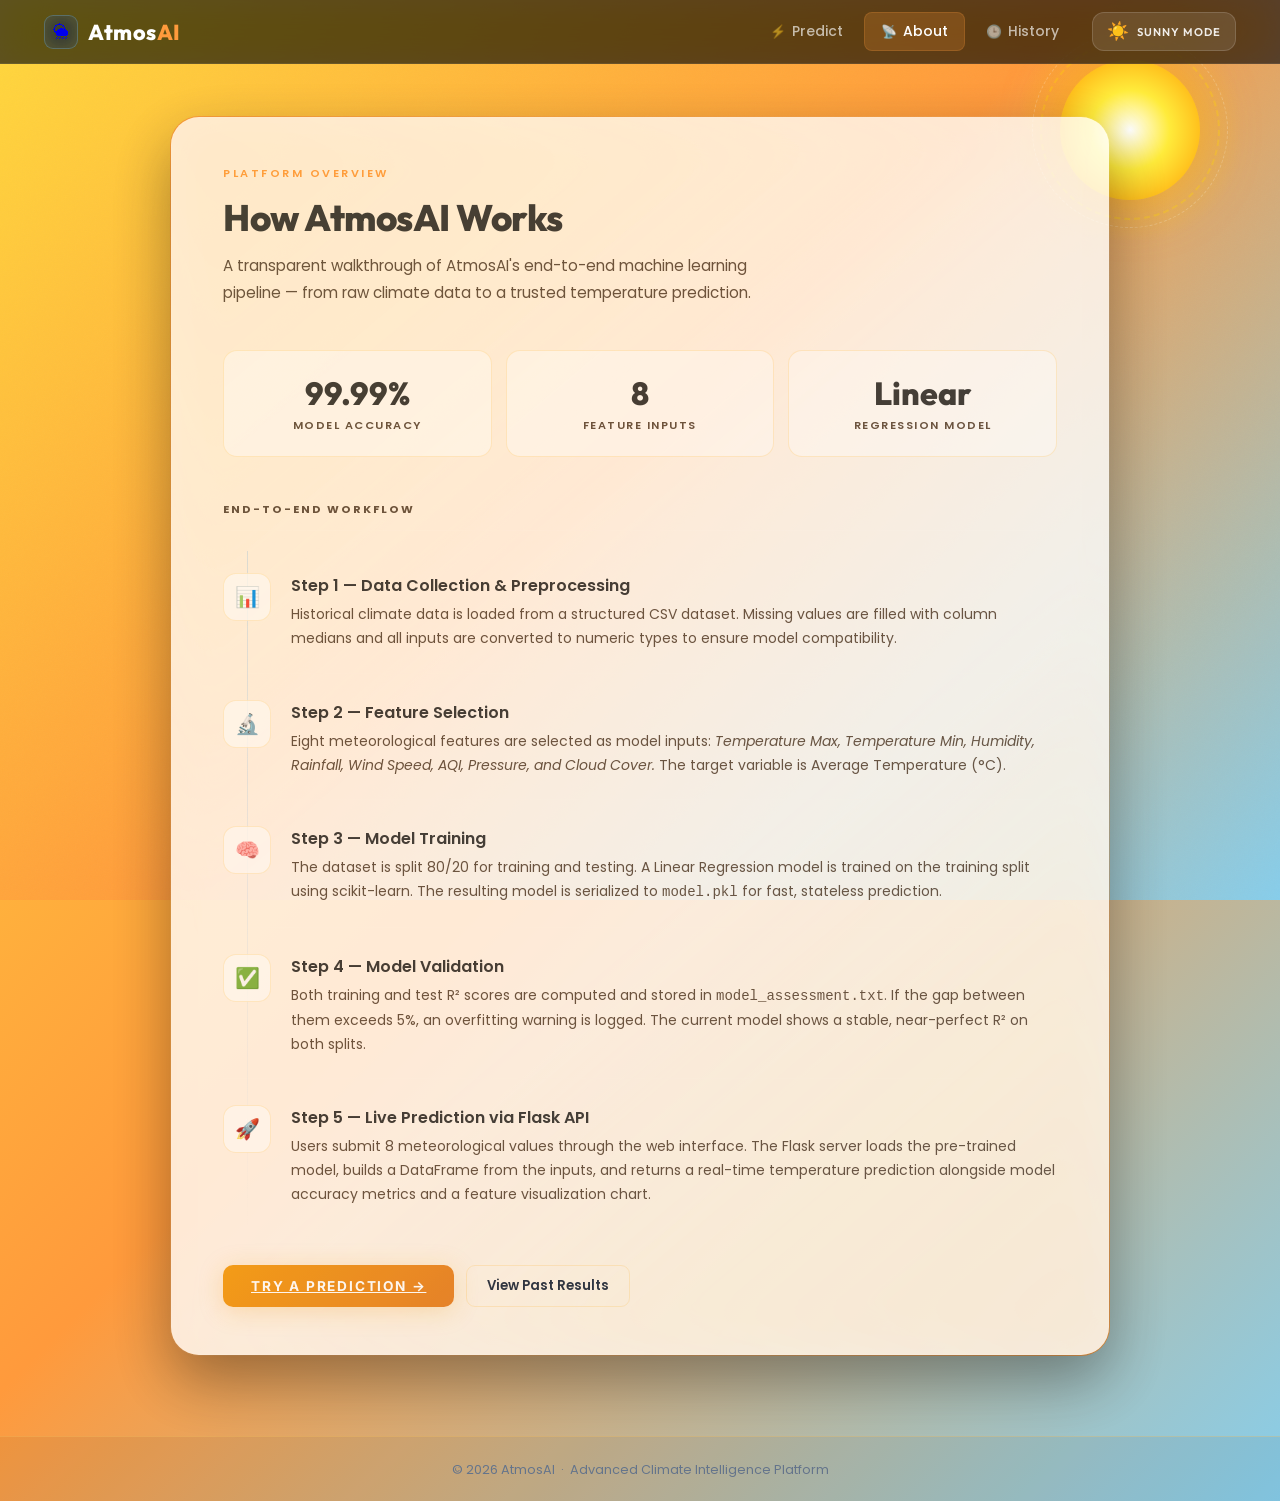
==== frontend/about.html @ 5ca3b45c "Feat: Complete Winter Mode Polish Pass - Advanced Snowfall, Fog, and UI Consistency" ====
<!DOCTYPE html>
<html lang="en">
<head>
    <meta charset="UTF-8">
    <meta name="viewport" content="width=device-width, initial-scale=1.0">
    <title>AtmosAI — About</title>
    <link rel="stylesheet" href="static/css/style.css">
</head>
<body>

    <!-- Page Loader -->
    <div id="page-loader">
        <div class="loader-ring"></div>
        <p class="loader-text">AtmosAI</p>
    </div>

    <div class="atmos-bg"></div>

    <!-- Mode 1: Sunny Layer -->
    <div class="sunny-elements">
        <div class="sun-scene">
            <div class="sun-glow"></div>
            <div class="sun-core"></div>
            <div class="sun-rays"></div>
        </div>
        <div class="bird-scene"></div>
    </div>

    <!-- Mode 2: Rainy Layer -->
    <div class="rainy-elements">
        <div class="cloud-scene">
            <div class="cloud cloud-a cl-1"></div>
            <div class="cloud cloud-b cl-2"></div>
            <div class="cloud cloud-a cl-3"></div>
            <div class="cloud cloud-c cl-4"></div>
            <div class="cloud cloud-b cl-5"></div>
            <div class="cloud cloud-a cl-6"></div>
            <div class="cloud cloud-c cl-7"></div>
            <div class="cloud cloud-b cl-8"></div>
        </div>
        <div class="rain-scene"></div>
        <div class="lightning-overlay"></div>
        <svg class="lightning-bolt" viewBox="0 0 100 100" preserveAspectRatio="none">
            <polyline points="50,0 45,30 55,30 42,70 52,70 38,100"
                      stroke="rgba(200,230,255,0.9)" stroke-width="0.8"
                      fill="none" stroke-linecap="round" stroke-linejoin="round"/>
        </svg>
    </div>

    <!-- Mode 3: Winter Layer -->
    <div class="winter-elements">
        <div class="snow-scene"></div>
        <div class="aurora-borealis"></div>
        <!-- Advanced Background FX -->
        <div class="shooting-stars"></div>
        <div class="frost-vignette"></div>
        
        <!-- Drifting Mist Layers -->
        <div class="winter-mist mist-1"></div>
        <div class="winter-mist mist-2"></div>
        <div class="winter-mist mist-3"></div>
        <!-- Ground Frost -->
        <div class="ground-frost"></div>
        <!-- Ice Shimmer Particles (CSS-only) -->
        <div class="ice-particles">
            <span class="ice-dot" style="--ix:10%;--iy:70%;--id:0s;--is:1.2"></span>
            <span class="ice-dot" style="--ix:25%;--iy:55%;--id:0.8s;--is:0.9"></span>
            <span class="ice-dot" style="--ix:40%;--iy:80%;--id:1.4s;--is:1.5"></span>
            <span class="ice-dot" style="--ix:60%;--iy:65%;--id:0.3s;--is:0.7"></span>
            <span class="ice-dot" style="--ix:75%;--iy:75%;--id:1.1s;--is:1.3"></span>
            <span class="ice-dot" style="--ix:88%;--iy:60%;--id:0.6s;--is:1.0"></span>
            <span class="ice-dot" style="--ix:50%;--iy:45%;--id:1.8s;--is:0.8"></span>
            <span class="ice-dot" style="--ix:15%;--iy:40%;--id:2.2s;--is:1.1"></span>
        </div>
    </div>
    <div class="grain"></div>

    <!-- Navigation -->
    <nav>
        <a href="/" class="nav-logo">
            <div class="logo-icon">🌦</div>
            <span class="logo-text">Atmos<span>AI</span></span>
        </a>
        <div class="nav-links">
            <a href="/" class="nav-link">
                <span class="nav-icon">⚡</span> Predict
            </a>
            <a href="/about" class="nav-link active">
                <span class="nav-icon">📡</span> About
            </a>
            <a href="/history" class="nav-link">
                <span class="nav-icon">🕒</span> History
            </a>
            <!-- Theme Toggle -->
            <button class="theme-toggle-btn" id="theme-toggle" title="Switch Mode">
                <span class="toggle-icon">🌙</span>
                <span class="mode-name">Rainy</span>
            </button>
        </div>
    </nav>

    <!-- Content -->
    <div class="page-wrapper">
        <div class="glow-border-wrap">
            <div class="glass-card">

                <!-- Header -->
                <div class="page-header">
                    <span class="overline">Platform Overview</span>
                    <h1>How AtmosAI Works</h1>
                    <p>A transparent walkthrough of AtmosAI's end-to-end machine learning pipeline — from raw climate data to a trusted temperature prediction.</p>
                </div>

                <!-- Stats -->
                <div class="stats-row">
                    <div class="stat-card">
                        <span class="stat-num">99.99%</span>
                        <span class="stat-label">Model Accuracy</span>
                    </div>
                    <div class="stat-card">
                        <span class="stat-num">8</span>
                        <span class="stat-label">Feature Inputs</span>
                    </div>
                    <div class="stat-card">
                        <span class="stat-num">Linear</span>
                        <span class="stat-label">Regression Model</span>
                    </div>
                </div>

                <!-- Workflow -->
                <div style="margin-top: 44px;">
                    <p class="section-title">End-to-End Workflow</p>
                    <div class="workflow-steps">

                        <div class="workflow-step">
                            <div class="step-num">📊</div>
                            <div class="step-body">
                                <h3>Step 1 — Data Collection & Preprocessing</h3>
                                <p>Historical climate data is loaded from a structured CSV dataset. Missing values are filled with column medians and all inputs are converted to numeric types to ensure model compatibility.</p>
                            </div>
                        </div>

                        <div class="workflow-step">
                            <div class="step-num">🔬</div>
                            <div class="step-body">
                                <h3>Step 2 — Feature Selection</h3>
                                <p>Eight meteorological features are selected as model inputs: <em>Temperature Max, Temperature Min, Humidity, Rainfall, Wind Speed, AQI, Pressure, and Cloud Cover.</em> The target variable is Average Temperature (°C).</p>
                            </div>
                        </div>

                        <div class="workflow-step">
                            <div class="step-num">🧠</div>
                            <div class="step-body">
                                <h3>Step 3 — Model Training</h3>
                                <p>The dataset is split 80/20 for training and testing. A Linear Regression model is trained on the training split using scikit-learn. The resulting model is serialized to <code>model.pkl</code> for fast, stateless prediction.</p>
                            </div>
                        </div>

                        <div class="workflow-step">
                            <div class="step-num">✅</div>
                            <div class="step-body">
                                <h3>Step 4 — Model Validation</h3>
                                <p>Both training and test R² scores are computed and stored in <code>model_assessment.txt</code>. If the gap between them exceeds 5%, an overfitting warning is logged. The current model shows a stable, near-perfect R² on both splits.</p>
                            </div>
                        </div>

                        <div class="workflow-step">
                            <div class="step-num">🚀</div>
                            <div class="step-body">
                                <h3>Step 5 — Live Prediction via Flask API</h3>
                                <p>Users submit 8 meteorological values through the web interface. The Flask server loads the pre-trained model, builds a DataFrame from the inputs, and returns a real-time temperature prediction alongside model accuracy metrics and a feature visualization chart.</p>
                            </div>
                        </div>

                    </div>
                </div>

                <!-- CTA -->
                <div style="margin-top: 36px; display: flex; gap: 12px; flex-wrap: wrap;">
                    <a href="index.html" class="btn-primary" style="width: auto; padding: 13px 28px; margin-top: 0; border-radius: 10px; font-size: 0.85rem;">
                        Try a Prediction →
                    </a>
                    <a href="history.html" class="btn-outline">View Past Results</a>
                </div>

            </div>
        </div>
    </div>

    <footer>
        &copy; 2026 AtmosAI &nbsp;·&nbsp; Advanced Climate Intelligence Platform
    </footer>

    <script src="static/js/script.js"></script>
</body>
</html>
---- frontend/static/css/style.css ----
/* ============================================
   AtmosAI — Premium Dark Glassmorphism UI
   Inspired by: Natural Dark Weather Dashboard
   ============================================ */

@import url('https://fonts.googleapis.com/css2?family=Inter:wght@200;300;400;500;600;700;800&family=Poppins:wght@300;400;500;600;700;800&family=Outfit:wght@300;400;600;700;800;900&display=swap');

:root {
    --transition: all 0.4s cubic-bezier(0.16, 1, 0.3, 1);
    --ease-out: cubic-bezier(0.16, 1, 0.3, 1);
    
    /* Defaults: Rainy */
    --mode-bg: linear-gradient(135deg, #2C3E50 0%, #000 100%);
    --accent: #60a5fa;
    --accent-dim: rgba(96, 165, 250, 0.15);
    --glass-bg: rgba(15, 23, 42, 0.7);
    --glass-light: rgba(255, 255, 255, 0.03);
    --glass-mid: rgba(255, 255, 255, 0.06);
    --glass-hover: rgba(255, 255, 255, 0.1);
    --glass-border: rgba(255, 255, 255, 0.1);
    --text-main: #f1f5f9;
    --text-muted: #94a3b8;
    --input-bg: rgba(255, 255, 255, 0.05);
    --input-text: #fff;
    --soft-white: #f8fafc;
    --muted: #94a3b8;
    --muted-hi: #e2e8f0;
}

body.sunny-mode {
    --mode-bg: linear-gradient(135deg, #FFD93D 0%, #FF9A3C 50%, #87CEEB 100%);
    --accent: #FF9A3C;
    --accent-dim: rgba(255, 154, 60, 0.2);
    --glass-bg: rgba(255, 255, 255, 0.85);
    --glass-light: rgba(255, 255, 255, 0.6);
    --glass-mid: rgba(255, 255, 255, 0.75);
    --glass-hover: rgba(255, 255, 255, 0.9);
    --glass-border: rgba(255, 200, 100, 0.3);
    --text-main: #333333;
    --text-muted: #64748b;
    --input-bg: #fff;
    --input-text: #333333;
    --soft-white: #333333;
    --muted: #5e4b3c;
    --muted-hi: #1e293b;
}

body.rainy-mode {
    --mode-bg: linear-gradient(135deg, #1a1a2e 0%, #2C3E50 50%, #34495E 100%);
    --accent: #5DADE2;
    --accent-dim: rgba(93, 173, 226, 0.2);
    --glass-bg: rgba(30, 40, 60, 0.85);
    --glass-light: rgba(30, 40, 60, 0.5);
    --glass-mid: rgba(30, 40, 60, 0.65);
    --glass-hover: rgba(40, 50, 70, 0.8);
    --glass-border: rgba(100, 150, 200, 0.3);
    --text-main: #FFFFFF;
    --text-muted: #CCCCCC;
    --input-bg: rgba(40, 50, 70, 0.9);
    --input-text: #FFFFFF;
    --soft-white: #FFFFFF;
    --muted: #CCCCCC;
    --muted-hi: #f8fafc;
}

body.winter-mode {
    --mode-bg: linear-gradient(180deg, #d8e5ef 0%, #b8d0e3 40%, #87adc9 70%, #5280a5 100%);
    --accent: #2c5985;
    --accent-dim: rgba(44, 89, 133, 0.2);
    --glass-bg: rgba(255, 255, 255, 0.25);
    --glass-light: rgba(255, 255, 255, 0.5);
    --glass-mid: rgba(255, 255, 255, 0.7);
    --glass-hover: rgba(255, 255, 255, 0.15);
    --glass-border: rgba(255, 255, 255, 0.15);
    --text-main: #1e293b;
    --text-muted: #475569;
    --input-bg: rgba(255, 255, 255, 0.6);
    --input-text: #0f172a;
    --soft-white: #1e293b;
    --muted: #475569;
    --muted-hi: #0f172a;
}

body.winter-mode::before {
    content: '';
    position: fixed; inset: 0;
    pointer-events: none; z-index: -6;
    background-image: url("data:image/svg+xml,%3Csvg viewBox='0 0 200 200' xmlns='http://www.w3.org/2000/svg'%3E%3Cfilter id='noiseFilter'%3E%3CfeTurbulence type='fractalNoise' baseFrequency='0.85' numOctaves='3' stitchTiles='stitch'/%3E%3C/filter%3E%3Crect width='100%25' height='100%25' filter='url(%23noiseFilter)' opacity='0.05'/%3E%3C/svg%3E");
    opacity: 0.05; mix-blend-mode: color-dodge;
}

/* =======================================
   ANIMATION ISOLATION ENGINE
======================================= */
.sunny-elements, .rainy-elements, .winter-elements { 
    display: none !important; 
    position: fixed;
    inset: 0;
    pointer-events: none;
    z-index: -1;
}

body.sunny-mode .sunny-elements { display: block !important; }
body.rainy-mode .rainy-elements { display: block !important; }
body.winter-mode .winter-elements { display: block !important; }
body.winter-mode .winter-elements::after {
    content: '';
    position: fixed; bottom: 0; left: 0; width: 100%; height: 120px;
    background: linear-gradient(to top, rgba(255, 255, 255, 0.4), transparent);
    z-index: -2; opacity: 1;
    pointer-events: none;
    mask-image: radial-gradient(ellipse at bottom, black 40%, transparent 80%);
}

.atmos-bg { position: fixed; inset: 0; background: var(--mode-bg); transition: background 1.5s var(--ease-out); z-index: -10; }

/* =======================================
   ANIMATION: SUNNY (SUN & BIRDS)
======================================= */
.sun-scene {
    position: absolute;
    top: 60px; right: 80px;
    width: 140px; height: 140px;
    z-index: -3;
}
.sun-glow {
    position: absolute; inset: -40px;
    background: radial-gradient(circle, rgba(255, 215, 0, 0.5) 0%, transparent 75%);
    animation: sun-pulse 4s ease-in-out infinite alternate;
}
.sun-core {
    position: relative;
    width: 100%; height: 100%;
    background: radial-gradient(circle, #fff 0%, #ffeb3b 40%, #ff9800 100%);
    border-radius: 50%;
    box-shadow: 0 0 60px rgba(255, 152, 0, 0.4);
}
.sun-rays {
    position: absolute; inset: -20px;
    border: 2px dashed rgba(255, 215, 0, 0.3);
    border-radius: 50%;
    animation: sun-rotate 20s linear infinite;
}
.sun-rays::after {
    content: '';
    position: absolute; inset: -10px;
    border: 1px dashed rgba(255, 255, 255, 0.2);
    border-radius: 50%;
    animation: sun-rotate 30s linear infinite reverse;
}

@keyframes sun-pulse { from { opacity: 0.3; transform: scale(0.95); } to { opacity: 0.7; transform: scale(1.05); } }
@keyframes sun-rotate { from { transform: rotate(0deg); } to { transform: rotate(360deg); } }

/* Advanced SVG Birds */
.bird-container {
    position: absolute;
    top: var(--bird-top);
    left: -10vw;
    animation: fly-across var(--fly-dur) linear infinite;
    animation-delay: var(--del);
    transform: scale(var(--s));
    will-change: transform;
}
.bird-svg {
    width: 60px; height: 35px;
    fill: rgba(30, 41, 59, 0.85);
    filter: drop-shadow(0 4px 6px rgba(0,0,0,0.15));
}
.wing {
    transform-origin: center;
    animation: wing-flap var(--flap-dur) ease-in-out infinite alternate;
}
.body-bob {
    animation: body-bob 0.8s ease-in-out infinite alternate;
}

@keyframes wing-flap {
    from { transform: rotateX(0deg) translateY(0); }
    to { transform: rotateX(70deg) translateY(-2px); }
}
@keyframes body-bob {
    from { transform: translateY(0); }
    to { transform: translateY(-3px); }
}

/* Wavy Flight Path */
@keyframes fly-across {
    0% { transform: translateX(-10vw) translateY(0) scale(var(--s)); }
    25% { transform: translateX(20vw) translateY(-50px) rotate(-5deg) scale(var(--s)); }
    50% { transform: translateX(50vw) translateY(20px) rotate(5deg) scale(var(--s)); }
    75% { transform: translateX(80vw) translateY(-40px) rotate(-3deg) scale(var(--s)); }
    100% { transform: translateX(115vw) translateY(0) scale(var(--s)); }
}

/* =======================================
   ANIMATION: RAINY (CLOUDS & RAIN)
======================================= */
.cloud-layer {
    position: absolute; inset: 0;
    overflow: hidden; z-index: -4;
}
.cb-1, .cb-2, .cb-3, .cb-4 {
    position: absolute;
    background: rgba(44, 62, 80, 0.4);
    filter: blur(40px);
    border-radius: 50%;
    animation: cloud-drift var(--d) linear infinite;
}
.cb-1 { width: 400px; height: 150px; top: 10%; left: -400px; --d: 60s; opacity: 0.6; }
.cb-2 { width: 600px; height: 200px; top: 20%; left: -600px; --d: 85s; opacity: 0.4; }
.cb-3 { width: 350px; height: 120px; top: 5%; left: -350px; --d: 45s; opacity: 0.5; }
.cb-4 { width: 500px; height: 180px; top: 15%; left: -500px; --d: 110s; opacity: 0.3; }

@keyframes cloud-drift {
    from { transform: translateX(0); }
    to { transform: translateX(calc(100vw + 600px)); }
}

.raindrop {
    position: absolute;
    width: 2px; height: 35px;
    background: linear-gradient(transparent, rgba(126, 184, 232, 0.4), #fff);
    transform: rotate(15deg);
    animation: drop-fall var(--dur) linear infinite;
    will-change: transform;
}
@keyframes drop-fall {
    from { transform: translateY(-100px) translateX(0) rotate(15deg); }
    to { transform: translateY(115vh) translateX(-30px) rotate(15deg); }
}

/* =======================================
   ANIMATION: WINTER (SNOW & PENGUINS)
======================================= */
.snow-scene {
    position: absolute; inset: 0;
    overflow: hidden; z-index: -3;
}
.snow-scene::after {
    content: '';
    position: absolute;
    bottom: -15vh; left: -10vw; right: -10vw; height: 30vh;
    border-radius: 50% 50% 0 0;
    background: radial-gradient(ellipse at center, rgba(255,255,255,0.6) 0%, rgba(240,249,255,0.2) 60%, transparent 100%);
    filter: blur(20px);
    z-index: -1;
    pointer-events: none;
    animation: snow-accumulate 30s ease-out forwards;
}
@keyframes snow-accumulate {
    from { opacity: 0; transform: translateY(20vh); }
    to { opacity: 1; transform: translateY(0); }
}
.snowflake {
    position: absolute;
    top: -5vh; color: #fff;
    animation-name: snow-fall, snow-sway;
    animation-timing-function: linear, ease-in-out;
    animation-iteration-count: infinite, infinite;
    animation-direction: normal, alternate;
    will-change: transform;
}
.snowflake-svg {
    width: var(--sz); height: var(--sz);
    fill: #fff;
    animation: snow-rotate var(--rot-dur) linear infinite;
}
.css-star {
    width: var(--sz); height: var(--sz);
    position: relative;
    animation: snow-rotate var(--rot-dur) linear infinite;
}
.css-star::before, .css-star::after {
    content: '';
    position: absolute;
    background: #fff;
    border-radius: 2px;
    box-shadow: 0 0 5px rgba(255, 255, 255, 0.8);
}
.css-star::before { top: 10%; bottom: 10%; left: 45%; right: 45%; }
.css-star::after { left: 10%; right: 10%; top: 45%; bottom: 45%; }

@keyframes snow-fall {
    from { transform: translateY(-10vh); }
    to { transform: translateY(110vh); }
}
@keyframes snow-sway {
    from { margin-left: -40px; }
    to { margin-left: 40px; }
}
@keyframes snow-rotate {
    from { transform: rotate(0deg); }
    to { transform: rotate(360deg); }
}

.aurora-borealis {
    position: absolute; top: -50%; left: -50%;
    width: 200%; height: 200%;
    background: radial-gradient(circle at 50% 50%, rgba(255, 255, 255, 0.4), transparent 60%),
                radial-gradient(circle at 20% 80%, rgba(255, 255, 255, 0.2), transparent 50%);
    filter: blur(100px);
    opacity: 0.6;
    animation: icy-fog-sweep 20s ease-in-out infinite alternate;
    z-index: -5;
    pointer-events: none;
}
@keyframes icy-fog-sweep {
    0% { transform: translateX(-15%) translateY(-10%) scale(1); }
    100% { transform: translateX(10%) translateY(10%) scale(1.1); }
}

/* Advanced Frost Vignette */
.frost-vignette {
    position: fixed; inset: 0;
    pointer-events: none; z-index: 500; /* Over everything but under nav? No, keep it under cards for readability but at the edges */
    background: radial-gradient(circle at center, transparent 60%, rgba(255, 255, 255, 0.05) 80%, rgba(255, 255, 255, 0.15) 100%);
    box-shadow: inset 0 0 100px rgba(255, 255, 255, 0.1);
    opacity: 0;
    transition: opacity 2s ease-in-out;
}
body.winter-mode .frost-vignette { opacity: 1; }

/* Shooting Stars */
.shooting-stars {
    position: absolute; inset: 0;
    overflow: hidden; pointer-events: none;
    z-index: -6;
}
.shooting-star {
    position: absolute;
    top: 0; left: 50%;
    width: 2px; height: 100px;
    background: linear-gradient(to bottom, rgba(255,255,255,0), rgba(255,255,255,1));
    transform: rotate(45deg);
    opacity: 0;
    animation: shoot 5s linear infinite;
}
@keyframes shoot {
    0% { transform: translateX(0) translateY(-100px) rotate(45deg); opacity: 0; }
    10% { opacity: 1; }
    20% { transform: translateX(500px) translateY(400px) rotate(45deg); opacity: 0; }
    100% { transform: translateX(500px) translateY(400px) rotate(45deg); opacity: 0; }
}


/* Drifting Mist Layer */
.winter-mist {
    position: absolute;
    bottom: 0; left: 0; width: 100%; height: 50vh;
    background: url("data:image/svg+xml,%3Csvg viewBox='0 0 1000 1000' xmlns='http://www.w3.org/2000/svg'%3E%3Cfilter id='f'%3E%3CfeTurbulence type='fractalNoise' baseFrequency='0.005' numOctaves='5'/%3E%3C/feTurbulence%3E%3C/filter%3E%3Crect width='100%25' height='100%25' filter='url(%23f)' opacity='0.2'/%3E%3C/svg%3E");
    opacity: 0.2;
    filter: blur(40px);
    z-index: -4;
    pointer-events: none;
}
.mist-1 { animation: mist-drift 40s linear infinite; }
.mist-2 { animation: mist-drift 55s linear infinite reverse; bottom: 10%; opacity: 0.15; }
.mist-3 { animation: mist-drift 70s linear infinite; bottom: -5%; opacity: 0.1; }

@keyframes mist-drift {
    from { transform: translateX(-100%); }
    to { transform: translateX(100%); }
}

/* Ground Frost */
.ground-frost {
    position: absolute;
    bottom: 0; left: 0; width: 100%; height: 2px;
    background: linear-gradient(90deg, transparent, rgba(255,255,255,0.8), transparent);
    box-shadow: 0 0 20px 5px rgba(255,255,255,0.3);
    z-index: -3;
}

/* Ice Shimmer Particles */
.ice-particles {
    position: absolute; inset: 0;
    pointer-events: none; z-index: -2;
}
.ice-dot {
    position: absolute;
    left: var(--ix); top: var(--iy);
    width: 3px; height: 3px;
    background: #fff;
    border-radius: 50%;
    box-shadow: 0 0 10px 2px #fff;
    opacity: 0;
    animation: ice-shimmer 4s ease-in-out infinite both;
    animation-delay: var(--id);
    transform: scale(var(--is));
}

@keyframes ice-shimmer {
    0%, 100% { opacity: 0; transform: scale(0.5); }
    50% { opacity: 0.8; transform: scale(1.2) rotate(45deg); }
}


.penguin {
    position: absolute;
    bottom: 30px; 
    width: 60px; height: 75px;
    animation: walk-across var(--dur) linear infinite;
    animation-delay: var(--del);
    will-change: transform;
    z-index: -1;
}
.p-body {
    position: relative;
    background: #111; 
    width: 100%; height: 100%;
    border-radius: 50% 50% 45% 45%;
    box-shadow: inset -5px -5px 15px rgba(255,255,255,0.05);
    animation: waddle 0.6s ease-in-out infinite alternate;
}
.p-belly {
    position: absolute; bottom: 5%; left: 50%;
    transform: translateX(-50%);
    background: #fff; width: 70%; height: 65%;
    border-radius: 50%;
}
.p-eye {
    position: absolute; top: 25%;
    background: #fff; box-shadow: 0 0 0 1px #000;
    width: 8px; height: 10px; border-radius: 50%;
}
.p-eye.l { left: 25%; }
.p-eye.r { right: 25%; }
.p-eye::after {
    content: ''; position: absolute; top: 2px; left: 2px;
    width: 3px; height: 3px; background: #000; border-radius: 50%;
}
.p-beak {
    position: absolute; top: 32%; left: 50%;
    transform: translateX(-50%);
    width: 12px; height: 8px;
    background: #ff9800;
    clip-path: polygon(0% 0%, 100% 0%, 50% 100%);
}
.p-wing {
    position: absolute; top: 35%;
    width: 15px; height: 30px;
    background: #111;
    border-radius: 50%;
    animation: wing-move 0.6s ease-in-out infinite alternate;
}
.p-wing.l { left: -5px; transform-origin: top right; }
.p-wing.r { right: -5px; transform-origin: top left; }

@keyframes waddle {
    from { transform: rotate(-8deg) translateY(0); }
    to { transform: rotate(8deg) translateY(-4px); }
}
@keyframes wing-move {
    from { transform: rotate(20deg); }
    to { transform: rotate(-20deg); }
}
@keyframes walk-across {
    from { left: -100px; }
    to { left: 110vw; }
}

/* ---- GLOBAL RESET & BODY ---- */
*, *::before, *::after { margin: 0; padding: 0; box-sizing: border-box; }
body {
    font-family: 'Poppins', sans-serif;
    background: var(--mode-bg);
    color: var(--text-main);
    min-height: 100vh;
    display: flex;
    flex-direction: column;
    align-items: center;
    overflow-x: hidden;
    transition: background 1s ease, color 0.5s ease;
}

/* Subtle noise/grain texture overlay */
.grain {
    position: fixed;
    inset: 0;
    z-index: -8;
    opacity: 0.025;
    background-image: url("data:image/svg+xml,%3Csvg viewBox='0 0 256 256' xmlns='http://www.w3.org/2000/svg'%3E%3Cfilter id='noise'%3E%3CfeTurbulence type='fractalNoise' baseFrequency='0.9' numOctaves='4' stitchTiles='stitch'/%3E%3C/filter%3E%3Crect width='100%25' height='100%25' filter='url(%23noise)'/%3E%3C/svg%3E");
    background-size: 200px;
    pointer-events: none;
}

/* =======================================
   FLOATING CLOUD SHAPES
======================================= */
.cloud-scene {
    position: fixed;
    inset: 0;
    z-index: -7;
    overflow: hidden;
    pointer-events: none;
}

/* Base cloud shape built with box-shadow puffs */
.cloud {
    position: absolute;
    background: rgba(180, 200, 230, 0.045);
    border-radius: 50%;
    filter: blur(2px);
}
/* Each cloud is a group of overlapping circles with soft billowing */
.cloud::before,
.cloud::after {
    content: '';
    position: absolute;
    background: inherit;
    border-radius: 50%;
    animation: billow 4s ease-in-out infinite alternate;
}

@keyframes billow {
    from { transform: translate(0, 0) scale(1); }
    to   { transform: translate(4px, -4px) scale(1.05); }
}

/* Cloud variants */
.cloud-a {
    width: 250px; height: 75px;
    border-radius: 80px;
    background: rgba(195, 215, 240, 0.08); /* Brighter */
    filter: blur(10px); /* Softer */
    box-shadow: inset -10px -10px 20px rgba(255,255,255,0.05);
}
.cloud-a::before {
    width: 130px; height: 100px;
    top: -55px; left: 40px;
}
.cloud-a::after {
    width: 100px; height: 80px;
    top: -35px; right: 35px;
}

.cloud-b {
    width: 320px; height: 90px;
    border-radius: 100px;
    background: rgba(180, 205, 235, 0.06);
    filter: blur(15px);
    box-shadow: inset -15px -15px 30px rgba(255,255,255,0.04);
}
.cloud-b::before {
    width: 160px; height: 120px;
    top: -65px; left: 65px;
}
.cloud-b::after {
    width: 120px; height: 90px;
    top: -45px; right: 50px;
}

.cloud-c {
    width: 180px; height: 60px;
    border-radius: 80px;
    background: rgba(200, 218, 242, 0.06);
    filter: blur(8px);
    box-shadow: inset -8px -8px 15px rgba(255,255,255,0.05);
}
.cloud-c::before {
    width: 100px; height: 80px;
    top: -40px; left: 30px;
}
.cloud-c::after {
    width: 75px; height: 60px;
    top: -30px; right: 25px;
}

/* Individual cloud positions and animation durations */
.cl-1  { top: 8%;  left: -260px; animation: float-cloud 55s  linear infinite; animation-delay:  0s;  --scale: 1.2; }
.cl-2  { top: 18%; left: -300px; animation: float-cloud 72s  linear infinite; animation-delay: -20s; --scale: 0.8; }
.cl-3  { top: 32%; left: -200px; animation: float-cloud 48s  linear infinite; animation-delay: -10s; --scale: 1.0; }
.cl-4  { top: 52%; left: -350px; animation: float-cloud 80s  linear infinite; animation-delay: -35s; --scale: 1.4; }
.cl-5  { top: 65%; left: -220px; animation: float-cloud 60s  linear infinite; animation-delay: -5s;  --scale: 0.7; }
.cl-6  { top: 76%; left: -280px; animation: float-cloud 90s  linear infinite; animation-delay: -50s; --scale: 1.1; }
.cl-7  { top: 5%;  left: -180px; animation: float-cloud 42s  linear infinite; animation-delay: -28s; --scale: 0.9; }
.cl-8  { top: 42%; left: -260px; animation: float-cloud 65s  linear infinite; animation-delay: -42s; --scale: 1.3; }

@keyframes float-cloud {
    0%   { transform: translateX(0) scale(var(--scale, 1));      opacity: 0; }
    3%   { opacity: 1; }
    97%  { opacity: 1; }
    100% { transform: translateX(calc(100vw + 400px)) scale(var(--scale, 1)); opacity: 0; }
}

/* Parallax depth — back clouds are dimmer and slower (handled via animation-duration) */
.cl-2, .cl-4, .cl-6 {
    filter: blur(5px);
    opacity: 0.7;
}
.cl-1, .cl-3, .cl-7 {
    filter: blur(2px);
    opacity: 0.9;
}

/* =======================================
   RAIN ANIMATION
======================================= */
.rain-scene {
    position: fixed;
    inset: 0;
    z-index: -6;
    overflow: hidden;
    pointer-events: none;
}

.raindrop {
    position: absolute;
    top: -60px;
    width: 1px; /* Thinner */
    border-radius: 0 0 2px 2px;
    background: linear-gradient(
        to bottom,
        transparent 0%,
        rgba(126, 184, 232, 0.2) 60%, /* Lighter Cyan */
        rgba(255, 255, 255, 0.4) 100%  /* Brighter white tip */
    );
    animation: rain-fall var(--rain-dur, 0.9s) linear var(--rain-delay, 0s) infinite;
    opacity: 0;
}

@keyframes rain-fall {
    0%   { transform: translateY(0) skewX(-10deg);       opacity: 0; }
    5%   { opacity: 1; }
    90%  { opacity: 0.7; }
    100% { transform: translateY(110vh) skewX(-10deg);   opacity: 0; }
}

/* =======================================
   LIGHTNING FLASH
======================================= */
.lightning-overlay {
    position: fixed;
    inset: 0;
    z-index: -5;
    pointer-events: none;
    background: transparent;
    transition: background 0.05s;
}
.lightning-overlay.flash {
    background: rgba(200, 230, 255, 0.07);
    animation: lightning-burst 0.3s ease-out forwards;
}
@keyframes lightning-burst {
    0%  { background: rgba(255, 255, 255, 0.05); }
    15% { background: rgba(255, 255, 255, 0.2); } /* Brighter white burst */
    30% { background: rgba(255, 255, 255, 0.08); }
    55% { background: rgba(255, 255, 255, 0.15); }
    100%{ background: transparent; }
}

/* SVG bolt streak */
.lightning-bolt {
    position: fixed;
    z-index: -4;
    pointer-events: none;
    opacity: 0;
    filter: drop-shadow(0 0 10px rgba(255, 255, 255, 0.95))
            drop-shadow(0 0 30px rgba(126, 184, 232, 0.6));
    transition: opacity 0.04s;
}
.lightning-bolt.show {
    animation: bolt-flash 0.35s ease-out forwards;
}
@keyframes bolt-flash {
    0%  { opacity: 0.9; }
    25% { opacity: 0.5; }
    50% { opacity: 0.8; }
    100%{ opacity: 0; }
}

/* =======================================
   NAVIGATION
======================================= */
nav {
    position: sticky;
    top: 0;
    width: 100%;
    height: 64px;
    padding: 0 44px;
    display: flex;
    align-items: center;
    justify-content: space-between;
    background: rgba(8, 12, 22, 0.65);
    backdrop-filter: blur(24px) saturate(180%);
    -webkit-backdrop-filter: blur(24px) saturate(180%);
    border-bottom: 1px solid rgba(255, 255, 255, 0.07);
    z-index: 1000;
    animation: nav-enter 0.5s var(--ease-out) both;
}
@keyframes nav-enter {
    from { opacity: 0; transform: translateY(-100%); }
    to   { opacity: 1; transform: translateY(0); }
}

.nav-logo {
    display: flex;
    align-items: center;
    gap: 10px;
    text-decoration: none;
}
.logo-icon {
    width: 34px; height: 34px;
    background: rgba(126, 184, 232, 0.15);
    border: 1px solid rgba(126, 184, 232, 0.3);
    border-radius: 9px;
    display: flex; align-items: center; justify-content: center;
    font-size: 1rem;
    backdrop-filter: blur(10px);
}
.logo-text {
    font-family: 'Outfit', sans-serif;
    font-size: 1.35rem;
    font-weight: 800;
    color: #ffffff;
    letter-spacing: 0.5px;
}
.logo-text span {
    color: var(--accent);
}

.nav-links { display: flex; gap: 4px; }
.nav-link {
    display: inline-flex;
    align-items: center;
    gap: 6px;
    padding: 7px 16px;
    border-radius: 8px;
    color: rgba(255, 255, 255, 0.65);
    text-decoration: none;
    font-size: 0.875rem;
    font-weight: 500;
    transition: all 0.25s;
    border: 1px solid transparent;
}
.nav-link:hover {
    color: #ffffff;
    background: rgba(255, 255, 255, 0.1);
    border-color: rgba(255, 255, 255, 0.15);
}
.nav-link.active {
    color: #ffffff;
    background: var(--accent-dim);
    border-color: var(--accent-dim);
}

/* Theme Toggle */
.theme-toggle-btn {
    margin-left: 12px;
    padding: 8px 14px;
    background: rgba(255, 255, 255, 0.1);
    border: 1px solid rgba(255, 255, 255, 0.15);
    border-radius: 12px;
    cursor: pointer;
    display: flex;
    align-items: center;
    gap: 8px;
    transition: all 0.3s var(--ease-out);
    color: #ffffff;
    font-size: 0.85rem;
    font-weight: 600;
}
.theme-toggle-btn:hover {
    background: var(--glass-hover);
    transform: translateY(-2px);
    box-shadow: 0 4px 12px rgba(0,0,0,0.1);
}
.theme-toggle-btn .toggle-icon {
    font-size: 1.1rem;
    transition: transform 0.5s cubic-bezier(0.175, 0.885, 0.32, 1.275);
}
.theme-toggle-btn:hover .toggle-icon {
    transform: rotate(20deg) scale(1.1);
}

.mode-name {
    font-family: 'Outfit', sans-serif;
    letter-spacing: 1px;
    text-transform: uppercase;
    font-size: 0.7rem;
    opacity: 0.9;
}
.nav-link .nav-icon { font-size: 0.8rem; opacity: 0.85; }

/* =======================================
   PAGE WRAPPER
======================================= */
.page-wrapper {
    width: 92%;
    max-width: 940px;
    padding: 52px 0 80px;
    animation: page-enter 0.55s var(--ease-out) 0.1s both;
}
@keyframes page-enter {
    from { opacity: 0; transform: translateY(28px); }
    to   { opacity: 1; transform: translateY(0); }
}

/* =======================================
   GLASS CARD SYSTEM
======================================= */
.glass-card {
    background: var(--glass-bg);
    backdrop-filter: blur(25px) saturate(180%);
    -webkit-backdrop-filter: blur(25px) saturate(180%);
    border: 1px solid var(--glass-border);
    border-radius: 28px;
    padding: 48px 52px;
    position: relative;
    overflow: hidden;
    box-shadow: 
        0 25px 60px rgba(0, 0, 0, 0.4),
        inset 0 0 0 1px rgba(255, 255, 255, 0.05);
    transition: transform 0.4s var(--ease-out), box-shadow 0.4s var(--ease-out);
}
body.winter-mode .glass-card {
    box-shadow: 
        0 25px 60px rgba(0, 0, 0, 0.6),
        inset 0 0 0 1px rgba(255, 255, 255, 0.15),
        inset 0 0 20px rgba(255, 255, 255, 0.05);
}
.glass-card:hover {
    transform: translateY(-5px);
    box-shadow: 0 35px 80px rgba(0, 0, 0, 0.5);
}

/* Premium border wrapper */
.glow-border-wrap {
    border-radius: 29px;
    padding: 1px;
    background: linear-gradient(
        140deg,
        var(--accent) 0%,
        rgba(255, 255, 255, 0.1) 40%,
        rgba(255, 255, 255, 0.1) 60%,
        var(--accent) 100%
    );
    opacity: 0.9;
}
.glow-border-wrap .glass-card {
    border: none;
    border-radius: 28px;
}

/* =======================================
   INDEX — HERO
======================================= */
.hero {
    text-align: center;
    margin-bottom: 44px;
}
.hero-badge {
    display: inline-flex;
    align-items: center;
    gap: 7px;
    padding: 5px 14px;
    background: rgba(126, 184, 232, 0.08);
    border: 1px solid rgba(126, 184, 232, 0.2);
    border-radius: 50px;
    font-size: 0.72rem;
    font-weight: 600;
    color: var(--accent);
    letter-spacing: 1.5px;
    text-transform: uppercase;
    margin-bottom: 20px;
}
.hero-badge .badge-dot {
    width: 6px; height: 6px;
    background: var(--accent);
    border-radius: 50%;
    animation: pulse-dot 1.5s ease-in-out infinite;
}
@keyframes pulse-dot {
    0%, 100% { transform: scale(1); opacity: 1; }
    50%       { transform: scale(1.6); opacity: 0.5; }
}
.hero h1 {
    font-family: 'Outfit', sans-serif;
    font-size: 2.9rem;
    font-weight: 800;
    line-height: 1.12;
    color: var(--soft-white);
    margin-bottom: 14px;
    letter-spacing: -0.5px;
}
.hero h1 em {
    font-style: normal;
    color: var(--accent);
}
.hero p {
    font-size: 0.95rem;
    color: var(--muted);
    max-width: 500px;
    margin: 0 auto;
    line-height: 1.75;
    font-weight: 400;
}

/* =======================================
   FORM SYSTEM
======================================= */
.input-grid {
    display: grid;
    grid-template-columns: repeat(6, 1fr);
    gap: 24px;
}
.field {
    display: flex;
    flex-direction: column;
    gap: 10px;
    grid-column: span 2; /* 3 inputs per row */
}
/* Fix 3rd row: 2 inputs at 50% each */
.field.span-3 {
    grid-column: span 3;
}

@media (max-width: 900px) {
    .field { grid-column: span 3 !important; }
}
@media (max-width: 600px) {
    .field { grid-column: span 6 !important; }
}

.field label {
    font-size: 0.75rem;
    font-weight: 700;
    letter-spacing: 1.5px;
    text-transform: uppercase;
    color: var(--text-muted);
    transition: color 0.3s;
}
.field input {
    background: var(--input-bg);
    border: 1px solid var(--glass-border);
    border-radius: 14px;
    padding: 16px 20px;
    color: var(--input-text); /* Switches based on mode */
    font-size: 1.05rem;
    font-weight: 500;
    font-family: 'Poppins', sans-serif;
    transition: all 0.3s var(--ease-out);
}
.field input:focus {
    outline: none;
    border-color: var(--accent);
    background: var(--input-bg-focus, rgba(255, 255, 255, 0.1));
    box-shadow: 0 0 0 4px var(--accent-dim);
    transform: translateY(-2px);
}
body.sunny-mode .field input { --input-bg-focus: #fff; }
body.winter-mode .field input { --input-bg-focus: #fff; }
body.rainy-mode .field input { --input-bg-focus: rgba(15, 23, 42, 0.6); }

.field input::placeholder {
    color: #666;
    opacity: 0.7;
}

/* =======================================
   BUTTONS
======================================= */
.btn-primary {
    position: relative;
    width: 100%;
    margin-top: 32px;
    padding: 16px;
    border: none;
    border-radius: 12px;
    background: linear-gradient(135deg, rgba(126,184,232,0.8) 0%, rgba(90,140,200,0.9) 100%);
    color: rgba(8, 15, 30, 0.95);
    font-size: 0.92rem;
    font-weight: 700;
    font-family: 'Inter', sans-serif;
    letter-spacing: 1.8px;
    text-transform: uppercase;
    cursor: pointer;
    overflow: hidden;
    transition: all 0.3s var(--ease-out);
    box-shadow: 0 4px 24px rgba(126, 184, 232, 0.2);
}
.btn-primary::after {
    content: '';
    position: absolute;
    inset: 0;
    background: linear-gradient(90deg, transparent, rgba(255,255,255,0.2), transparent);
    transform: translateX(-100%) skewX(-15deg);
    animation: btn-shimmer 2.8s ease-in-out infinite;
}
@keyframes btn-shimmer {
    0%         { transform: translateX(-110%) skewX(-15deg); }
    55%, 100%  { transform: translateX(120%) skewX(-15deg); }
}
.btn-primary:hover {
    transform: translateY(-3px);
    box-shadow: 0 10px 35px rgba(126, 184, 232, 0.35);
    background: linear-gradient(135deg, rgba(140,198,245,0.9) 0%, rgba(100,155,215,0.95) 100%);
}
body.sunny-mode .btn-primary {
    background: linear-gradient(135deg, #f39c12 0%, #e67e22 100%);
    color: #ffffff;
    box-shadow: 0 4px 24px rgba(243, 156, 18, 0.25);
}
body.sunny-mode .btn-primary:hover {
    background: linear-gradient(135deg, #ff9f43 0%, #ff6b6b 100%);
    box-shadow: 0 10px 35px rgba(243, 156, 18, 0.45);
}

body.winter-mode .btn-primary {
    background: linear-gradient(135deg, #81D4FA 0%, #B39DDB 100%);
    color: #ffffff;
    box-shadow: 0 4px 24px rgba(129, 212, 250, 0.25);
}
body.winter-mode .btn-primary:hover {
    background: linear-gradient(135deg, #4FC3F7 0%, #9575CD 100%);
    box-shadow: 0 10px 35px rgba(129, 212, 250, 0.45);
}

.btn-primary:active { transform: translateY(0); }

.btn-outline {
    display: inline-flex;
    align-items: center;
    gap: 7px;
    padding: 9px 20px;
    background: transparent;
    border: 1px solid var(--glass-border);
    border-radius: 9px;
    color: var(--muted-hi);
    font-size: 0.83rem;
    font-weight: 600;
    font-family: inherit;
    cursor: pointer;
    text-decoration: none;
    transition: all 0.25s;
}
.btn-outline:hover {
    background: var(--glass-light);
    border-color: rgba(126,184,232,0.3);
    color: var(--soft-white);
}

.btn-danger {
    display: inline-flex;
    align-items: center;
    gap: 6px;
    padding: 7px 14px;
    background: rgba(230, 110, 110, 0.07);
    border: 1px solid rgba(230, 110, 110, 0.2);
    border-radius: 8px;
    color: var(--danger);
    font-size: 0.8rem;
    font-weight: 600;
    cursor: pointer;
    transition: all 0.25s;
    font-family: inherit;
    border: 1px solid rgba(230, 110, 110, 0.2);
}
body.sunny-mode .btn-danger:hover {
    background: rgba(230, 110, 110, 1);
    color: white;
}
.btn-danger:hover {
    background: rgba(230, 110, 110, 0.15);
    box-shadow: 0 0 14px rgba(230, 110, 110, 0.2);
}

.btn-view {
    display: inline-flex;
    align-items: center;
    gap: 6px;
    padding: 7px 14px;
    background: rgba(126, 184, 232, 0.07);
    border: 1px solid rgba(126, 184, 232, 0.2);
    border-radius: 8px;
    color: var(--accent);
    font-size: 0.8rem;
    font-weight: 600;
    text-decoration: none;
    transition: all 0.25s;
}
.btn-view:hover {
    background: rgba(126,184,232,0.14);
    box-shadow: 0 0 14px rgba(126,184,232,0.2);
}

/* =======================================
   RESULT PAGE
======================================= */
.result-tag {
    display: inline-flex;
    align-items: center;
    gap: 7px;
    padding: 5px 14px;
    background: rgba(120, 210, 170, 0.08);
    border: 1px solid rgba(120, 210, 170, 0.25);
    border-radius: 50px;
    font-size: 0.7rem;
    font-weight: 700;
    color: var(--success);
    letter-spacing: 1.5px;
    text-transform: uppercase;
    margin-bottom: 18px;
}
.result-tag .dot {
    width: 6px; height: 6px;
    background: var(--success);
    border-radius: 50%;
    animation: pulse-dot 1.2s ease-in-out infinite;
}

.result-header { text-align: center; margin-bottom: 0; }
.result-header h2 {
    font-family: 'Outfit', sans-serif;
    font-size: 1.5rem;
    font-weight: 700;
    color: var(--soft-white);
    letter-spacing: 1px;
}
.result-header p { color: var(--muted); font-size: 0.85rem; margin-top: 5px; }

/* Prediction orbit display */
.pred-orbit {
    position: relative;
    display: flex;
    justify-content: center;
    align-items: center;
    height: 200px;
    margin: 28px 0 22px;
}
.orbit-ring {
    position: absolute;
    border-radius: 50%;
    border: 1px solid transparent;
    top: 50%; left: 50%;
    transform: translate(-50%, -50%);
}
.orbit-ring-1 {
    width: 178px; height: 178px;
    border-color: rgba(126, 184, 232, 0.2);
    border-top-color: rgba(126, 184, 232, 0.6);
    animation: orbit-spin 9s linear infinite;
}
.orbit-ring-2 {
    width: 205px; height: 205px;
    border-color: rgba(255,255,255,0.05);
    border-bottom-color: rgba(255,255,255,0.15);
    animation: orbit-spin 14s linear infinite reverse;
}
.orbit-ring-3 {
    width: 232px; height: 232px;
    border-color: rgba(126, 184, 232, 0.06);
    border-right-color: rgba(126, 184, 232, 0.2);
    animation: orbit-spin 22s linear infinite;
}
@keyframes orbit-spin {
    to { transform: translate(-50%, -50%) rotate(360deg); }
}

.pred-core { position: relative; z-index: 2; text-align: center; }
.pred-value {
    font-family: 'Outfit', sans-serif;
    font-size: 4.2rem;
    font-weight: 900;
    color: var(--soft-white);
    line-height: 1;
    letter-spacing: -2px;
    text-shadow: 0 0 40px rgba(126,184,232,0.35);
}
.pred-unit {
    display: block;
    font-size: 0.82rem;
    color: var(--muted);
    font-weight: 400;
    letter-spacing: 1px;
    margin-top: 6px;
    text-transform: uppercase;
}

/* Model Metrics */
.metrics-grid {
    display: grid;
    grid-template-columns: 1fr 1fr;
    gap: 14px;
    margin: 24px 0;
}
.metric-card {
    background: rgba(255,255,255,0.04);
    border: 1px solid rgba(255,255,255,0.07);
    border-radius: 14px;
    padding: 18px 20px;
    transition: border-color 0.3s, transform 0.3s;
    animation: metric-in 0.5s var(--ease-out) both;
}
.metric-card:nth-child(1) { animation-delay: 0.25s; }
.metric-card:nth-child(2) { animation-delay: 0.4s; }
@keyframes metric-in {
    from { opacity: 0; transform: translateY(12px); }
    to   { opacity: 1; transform: translateY(0); }
}
.metric-card:hover { border-color: rgba(126,184,232,0.2); transform: translateY(-2px); }
.metric-card h4 {
    font-size: 0.68rem;
    font-weight: 600;
    color: var(--muted);
    text-transform: uppercase;
    letter-spacing: 1.5px;
    margin-bottom: 7px;
}
.m-value {
    font-family: 'Outfit', sans-serif;
    font-size: 1.8rem;
    font-weight: 800;
    color: var(--soft-white);
}
.metric-track {
    width: 100%;
    height: 4px;
    background: rgba(255,255,255,0.07);
    border-radius: 10px;
    overflow: hidden;
    margin-top: 12px;
}
.metric-fill {
    height: 100%;
    border-radius: 10px;
    background: linear-gradient(90deg, rgba(126,184,232,0.6), rgba(126,184,232,1));
    width: 0%;
    transition: width 1.8s var(--ease-out);
    box-shadow: 0 0 8px rgba(126,184,232,0.4);
}

/* Chart container */
.viz-container {
    background: rgba(0,0,0,0.2);
    border: 1px solid rgba(255,255,255,0.06);
    border-radius: 16px;
    padding: 24px;
    margin-top: 22px;
    animation: page-enter 0.5s var(--ease-out) 0.45s both;
}
.viz-container h3 {
    font-size: 0.7rem;
    font-weight: 700;
    text-transform: uppercase;
    letter-spacing: 2px;
    color: var(--muted);
    margin-bottom: 18px;
}

/* Action row */
.action-row {
    display: flex;
    gap: 12px;
    justify-content: center;
    flex-wrap: wrap;
    margin-top: 28px;
}
.back-link {
    display: inline-flex;
    align-items: center;
    gap: 7px;
    padding: 9px 22px;
    border: 1px solid rgba(255,255,255,0.1);
    border-radius: 50px;
    color: var(--muted-hi);
    text-decoration: none;
    font-size: 0.85rem;
    font-weight: 500;
    transition: all 0.25s;
}
.back-link:hover {
    background: var(--glass-light);
    border-color: rgba(126,184,232,0.25);
    color: var(--soft-white);
    transform: translateX(-2px);
}

/* =======================================
   ABOUT PAGE
======================================= */
.page-header {
    margin-bottom: 44px;
}
.page-header .overline {
    font-size: 0.7rem;
    font-weight: 600;
    letter-spacing: 2.5px;
    text-transform: uppercase;
    color: var(--accent);
    margin-bottom: 12px;
    display: block;
}
.page-header h1 {
    font-family: 'Outfit', sans-serif;
    font-size: 2.3rem;
    font-weight: 800;
    color: var(--soft-white);
    margin-bottom: 12px;
    letter-spacing: -0.5px;
}
.page-header p {
    color: var(--muted);
    font-size: 0.95rem;
    line-height: 1.75;
    max-width: 580px;
}

.section-title {
    font-size: 0.7rem;
    font-weight: 700;
    letter-spacing: 2px;
    text-transform: uppercase;
    color: var(--muted);
    margin-bottom: 20px;
    padding-bottom: 12px;
    border-bottom: 1px solid rgba(255,255,255,0.06);
}

/* Workflow steps */
.workflow-steps {
    display: flex;
    flex-direction: column;
    gap: 4px;
    position: relative;
}
.workflow-steps::before {
    content: '';
    position: absolute;
    left: 24px; top: 0; bottom: 0;
    width: 1px;
    background: linear-gradient(to bottom, rgba(126,184,232,0.3), transparent);
}
.workflow-step {
    display: flex;
    gap: 20px;
    align-items: flex-start;
    padding: 22px 0;
    border-bottom: 1px solid rgba(255,255,255,0.04);
    animation: page-enter 0.45s var(--ease-out) both;
}
.workflow-step:nth-child(1) { animation-delay: 0.1s; }
.workflow-step:nth-child(2) { animation-delay: 0.18s; }
.workflow-step:nth-child(3) { animation-delay: 0.26s; }
.workflow-step:nth-child(4) { animation-delay: 0.34s; }
.workflow-step:nth-child(5) { animation-delay: 0.42s; }
.workflow-step:last-child { border-bottom: none; }
.step-num {
    flex-shrink: 0;
    width: 48px; height: 48px;
    border-radius: 13px;
    background: var(--glass-mid);
    border: 1px solid var(--glass-border);
    display: flex; align-items: center; justify-content: center;
    font-size: 1.25rem;
    backdrop-filter: blur(10px);
}
.step-body h3 {
    font-size: 1rem;
    font-weight: 600;
    color: var(--soft-white);
    margin-bottom: 5px;
}
.step-body p {
    font-size: 0.875rem;
    color: var(--muted);
    line-height: 1.7;
}

/* Stats row */
.stats-row {
    display: grid;
    grid-template-columns: repeat(3, 1fr);
    gap: 14px;
    margin-top: 36px;
}
.stat-card {
    background: var(--glass-light);
    border: 1px solid var(--glass-border);
    border-radius: 14px;
    padding: 22px 18px;
    text-align: center;
    animation: metric-in 0.5s var(--ease-out) both;
}
.stat-card:nth-child(1) { animation-delay: 0.2s; }
.stat-card:nth-child(2) { animation-delay: 0.32s; }
.stat-card:nth-child(3) { animation-delay: 0.44s; }
.stat-card .stat-num {
    font-family: 'Outfit', sans-serif;
    font-size: 2rem;
    font-weight: 800;
    color: var(--soft-white);
    display: block;
}
.stat-card .stat-label {
    font-size: 0.7rem;
    color: var(--muted);
    text-transform: uppercase;
    letter-spacing: 1.5px;
    margin-top: 4px;
    display: block;
    font-weight: 600;
}

/* =======================================
   HISTORY PAGE
======================================= */
.history-header {
    display: flex;
    justify-content: space-between;
    align-items: flex-start;
    margin-bottom: 28px;
    flex-wrap: wrap;
    gap: 14px;
}
.history-header h1 {
    font-family: 'Outfit', sans-serif;
    font-size: 1.8rem;
    font-weight: 800;
    color: var(--soft-white);
    display: block;
}
.history-header p { color: var(--muted); font-size: 0.85rem; margin-top: 4px; }

.history-list { display: flex; flex-direction: column; gap: 12px; }

.history-card {
    display: flex;
    align-items: center;
    gap: 20px;
    background: var(--glass-light);
    border: 1px solid var(--glass-border);
    border-radius: 14px;
    padding: 18px 22px;
    transition: all 0.25s var(--ease-out);
    animation: page-enter 0.4s var(--ease-out) both;
}
.history-card:hover {
    background: var(--glass-mid);
    border-color: rgba(126,184,232,0.2);
    transform: translateX(4px);
}
.h-temp {
    font-family: 'Outfit', sans-serif;
    font-size: 1.8rem;
    font-weight: 800;
    color: var(--soft-white);
    white-space: nowrap;
    min-width: 90px;
    text-align: right;
}
.h-divider {
    width: 1px;
    height: 36px;
    background: var(--glass-border);
    flex-shrink: 0;
}
.h-meta { flex: 1; }
.h-time {
    font-size: 0.7rem;
    color: var(--muted);
    text-transform: uppercase;
    letter-spacing: 1px;
    display: block;
    margin-bottom: 3px;
    font-weight: 600;
}
.h-summary {
    font-size: 0.85rem;
    color: var(--muted-hi);
}
.h-actions { display: flex; gap: 8px; flex-shrink: 0; }

/* Empty state */
.empty-state {
    text-align: center;
    padding: 80px 0;
}
.empty-icon { font-size: 3rem; opacity: 0.3; margin-bottom: 16px; display: block; }
.empty-state h3 { color: var(--muted-hi); font-size: 1rem; margin-bottom: 6px; }
.empty-state p { color: var(--muted); font-size: 0.875rem; }

/* =======================================
   PAGE LOADER
======================================= */
#page-loader {
    position: fixed;
    inset: 0;
    background: var(--bg-void);
    display: flex;
    flex-direction: column;
    align-items: center;
    justify-content: center;
    z-index: 9999;
    transition: opacity 0.4s, visibility 0.4s;
}
#page-loader.hidden { opacity: 0; visibility: hidden; pointer-events: none; }
.loader-ring {
    width: 48px; height: 48px;
    border-radius: 50%;
    border: 2px solid rgba(126,184,232,0.15);
    border-top-color: var(--accent);
    animation: spin 0.85s linear infinite;
    margin-bottom: 18px;
}
@keyframes spin { to { transform: rotate(360deg); } }
.loader-text {
    font-size: 0.75rem;
    color: var(--muted);
    letter-spacing: 3px;
    text-transform: uppercase;
    animation: blink 1.5s ease-in-out infinite;
}
@keyframes blink {
    0%, 100% { opacity: 0.8; }
    50%       { opacity: 0.25; }
}


/* =======================================
   ANIMATIONS: SUNNY, RAINY, WINTER
======================================= */

/* 1. SUNNY: SUN & BIRDS */
@keyframes sun-rotate { from { transform: rotate(0deg); } to { transform: rotate(360deg); } }
@keyframes sun-pulse {
    0%, 100% { opacity: 0.5; transform: scale(1); filter: blur(25px); }
    50% { opacity: 0.9; transform: scale(1.1); filter: blur(35px); }
}

.bird-container {
    position: absolute;
    top: var(--bird-top);
    left: -10vw;
    animation: fly-across var(--fly-dur) linear infinite;
    animation-delay: var(--del);
    transform: scale(var(--s));
    z-index: -3;
}

.bird-svg {
    width: 60px;
    height: 30px;
    fill: currentColor;
    filter: drop-shadow(0 4px 6px rgba(0,0,0,0.2));
}

.wing {
    transform-origin: 50% 50%;
    animation: wing-flap 0.6s ease-in-out infinite alternate;
}

@keyframes fly-across {
    0% { transform: translate(-10vw, 0) scale(var(--s)); }
    25% { transform: translate(20vw, -30px) scale(var(--s)); }
    50% { transform: translate(50vw, 0) scale(var(--s)); }
    75% { transform: translate(80vw, 30px) scale(var(--s)); }
    100% { transform: translate(110vw, 0) scale(var(--s)); }
}

@keyframes wing-flap {
    from { transform: rotateX(0deg); }
    to { transform: rotateX(75deg); }
}

/* 2. RAINY: DROPS */
.raindrop {
    position: absolute;
    width: 2px;
    height: 30px;
    background: linear-gradient(transparent, rgba(255,255,255,0.4));
    transform: rotate(15deg);
    animation: rain-fall var(--dur) linear infinite;
    animation-delay: var(--rain-delay);
}

@keyframes rain-fall {
    from { transform: translateY(-100px) rotate(15deg); }
    to { transform: translateY(115vh) rotate(15deg); }
}

/* 3. WINTER: SNOW & PENGUINS */
@keyframes snow-fall {
    from { transform: translateY(-10vh); }
    to { transform: translateY(110vh); }
}

@keyframes snow-drift {
    from { transform: translateX(-30px) rotate(0deg); }
    to { transform: translateX(30px) rotate(360deg); }
}

.snowflake {
    position: absolute;
    top: -10px;
    color: #fff;
    font-size: var(--sz);
    user-select: none;
    pointer-events: none;
    animation: snow-fall var(--dur) linear infinite, snow-drift 4s ease-in-out infinite alternate;
    animation-delay: var(--snow-delay);
}

.penguin {
    position: absolute;
    bottom: 0;
    width: 60px;
    height: 75px;
    animation: waddle-across 18s linear infinite;
    animation-delay: var(--del);
    z-index: -1;
}

.p-body {
    background: #1a1a1a;
    width: 100%;
    height: 100%;
    border-radius: 50% 50% 40% 40%;
    position: relative;
    animation: waddle-tilt 0.6s ease-in-out infinite alternate;
}

.p-belly {
    background: #fff;
    width: 70%;
    height: 65%;
    position: absolute;
    bottom: 5%;
    left: 15%;
    border-radius: 50%;
}

.p-beak {
    background: #ff9800;
    width: 10px;
    height: 8px;
    position: absolute;
    top: 25%;
    left: 50%;
    transform: translateX(-50%);
    clip-path: polygon(0 0, 100% 0, 50% 100%);
}

@keyframes waddle-across {
    0% { left: -100px; }
    100% { left: 110vw; }
}

@keyframes waddle-tilt {
    from { transform: rotate(-8deg); }
    to { transform: rotate(8deg); }
}

/* FOOTER & UTILITIES */
footer {
    width: 100%;
    padding: 24px 40px;
    text-align: center;
    font-size: 0.8rem;
    color: var(--text-muted);
    border-top: 1px solid var(--glass-border);
    margin-top: auto;
    background: rgba(0,0,0,0.05);
}

.text-center { text-align: center; }
.mt-sm { margin-top: 15px; }
.mt-md { margin-top: 30px; }
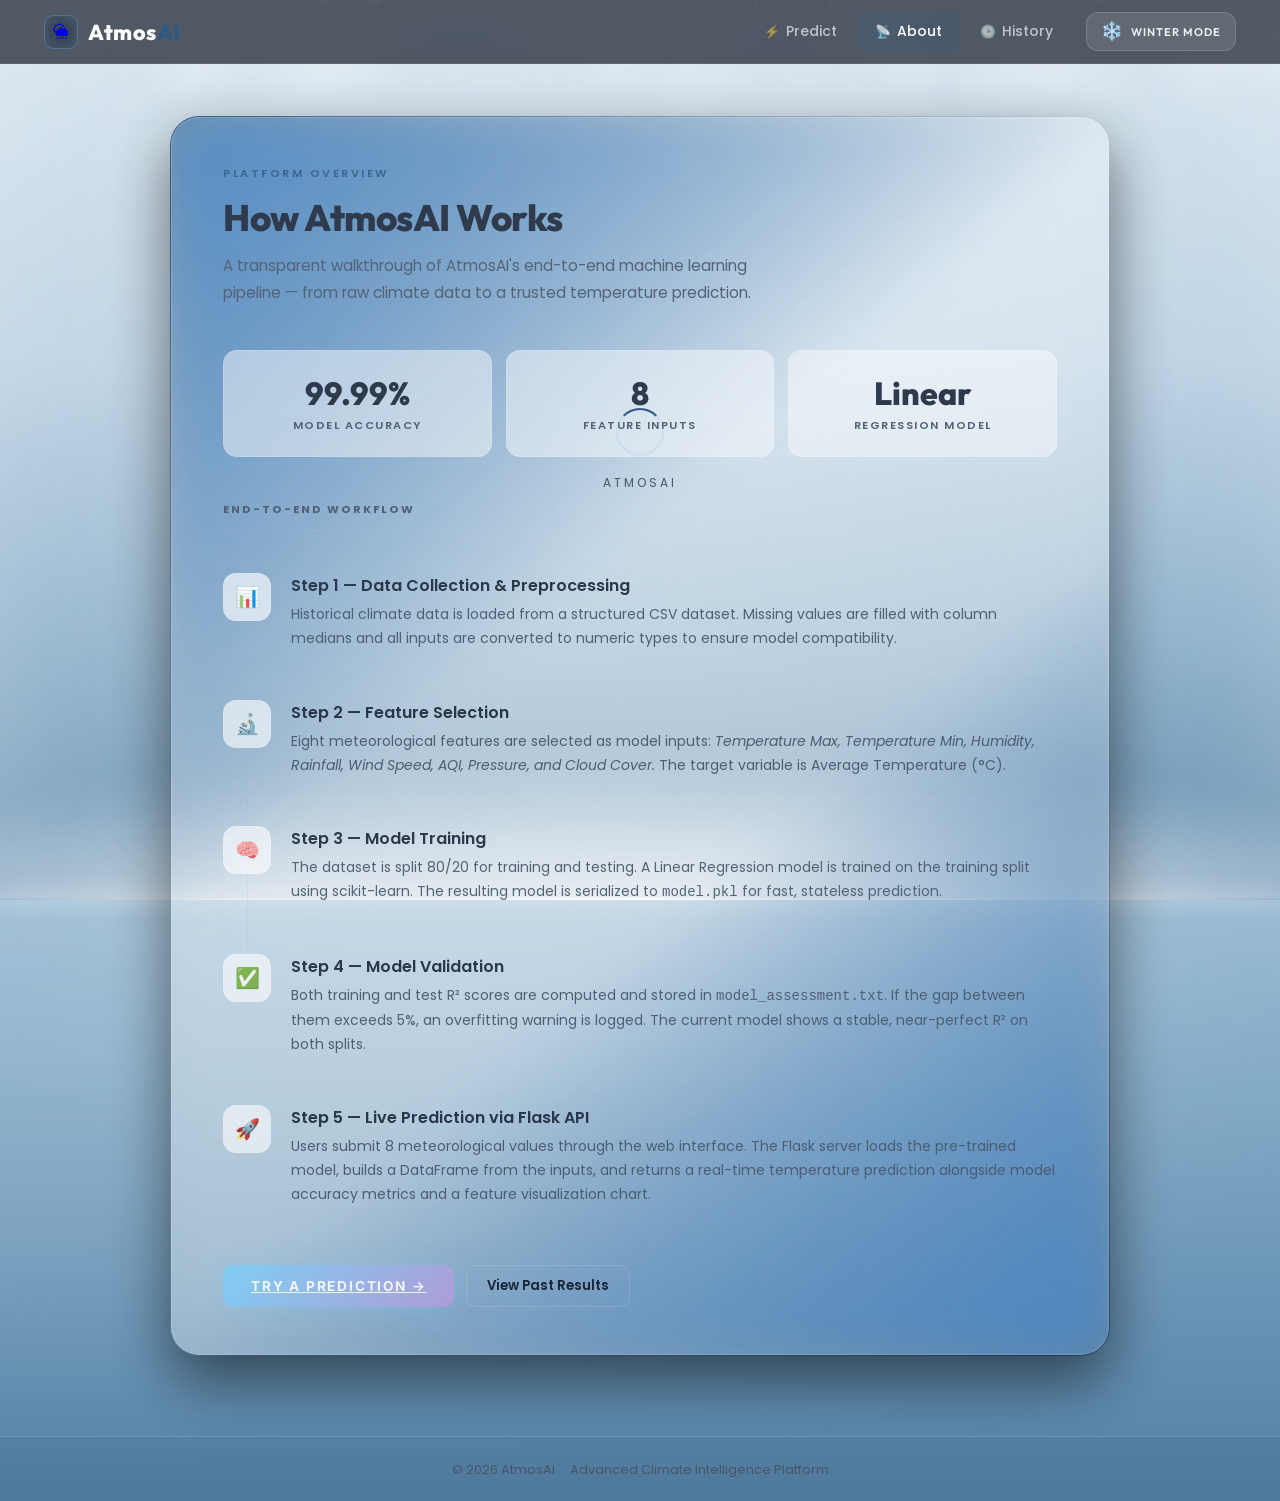
==== commit 859325f6: "UI: Set default theme mode to Sunny across all pages" ====
--- a/frontend/about.html
+++ b/frontend/about.html
@@ -93,8 +93,8 @@
             </a>
             <!-- Theme Toggle -->
             <button class="theme-toggle-btn" id="theme-toggle" title="Switch Mode">
-                <span class="toggle-icon">🌙</span>
-                <span class="mode-name">Rainy</span>
+                <span class="toggle-icon">☀️</span>
+                <span class="mode-name">Sunny Mode</span>
             </button>
         </div>
     </nav>
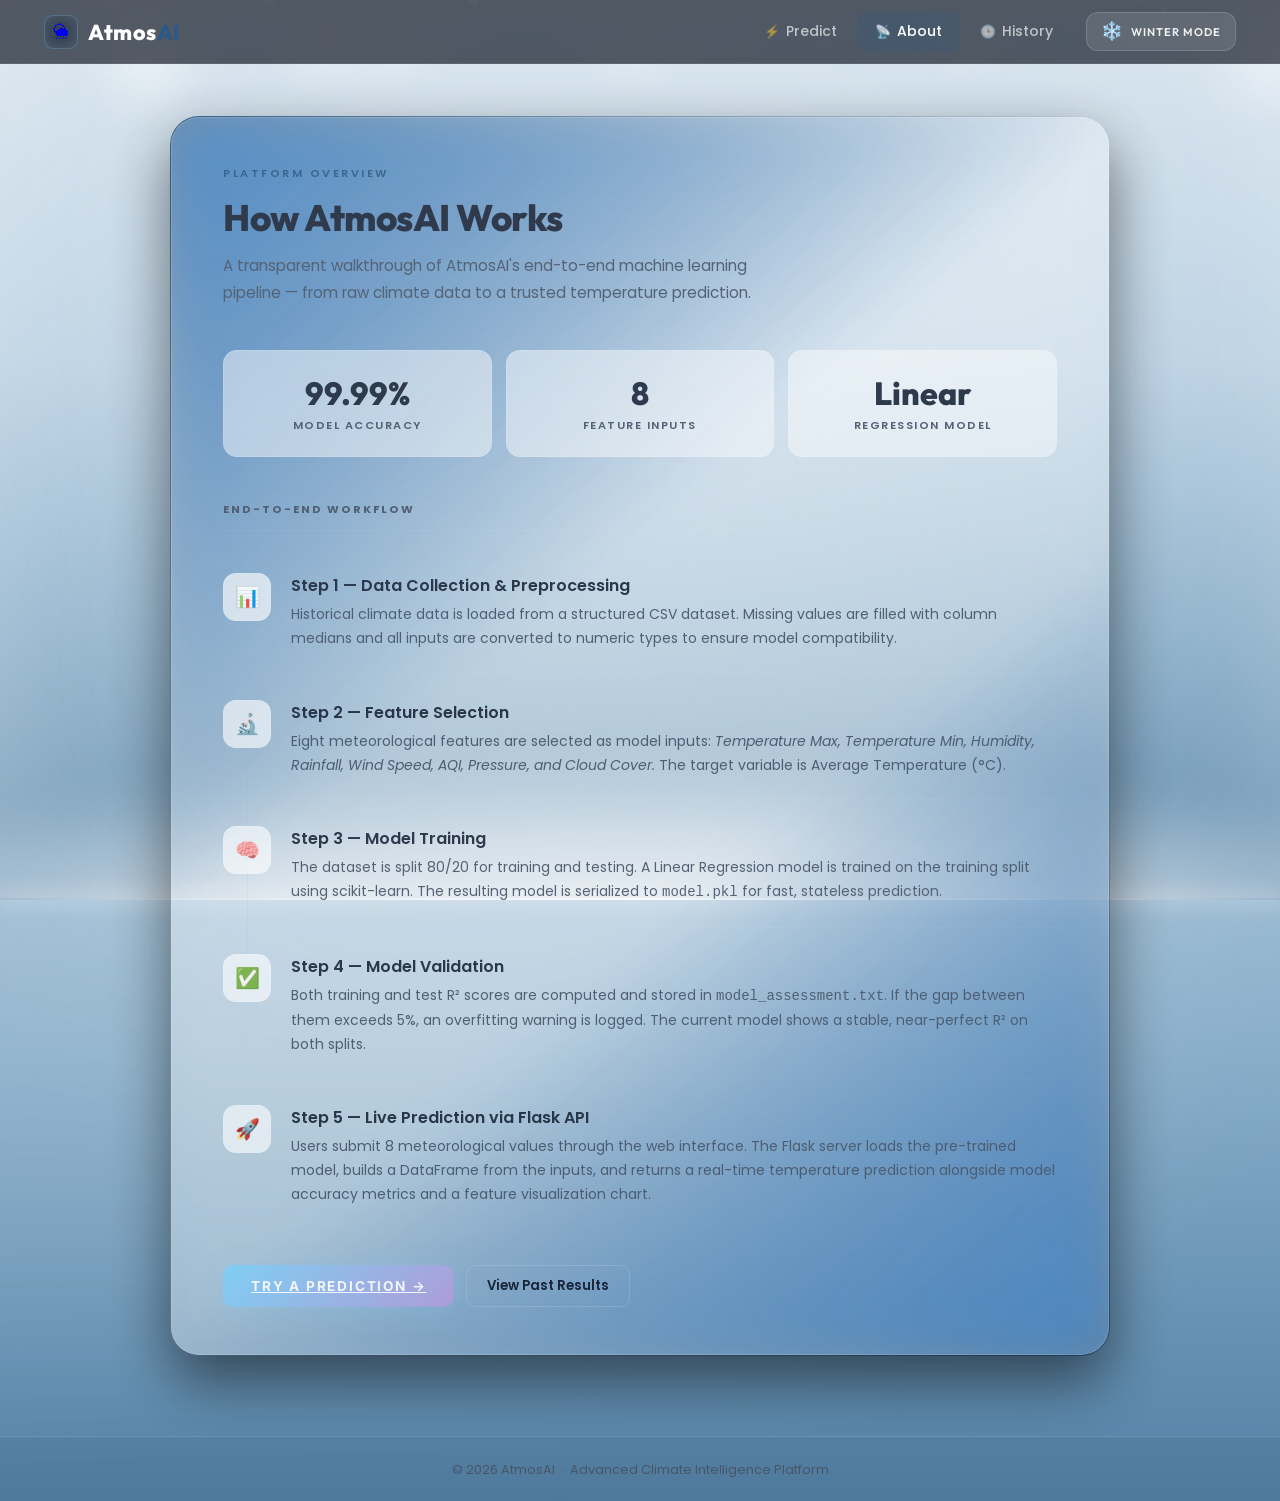
==== commit f081cc4c: "Add custom favicon to AtmosAI platform" ====
--- a/frontend/about.html
+++ b/frontend/about.html
@@ -5,6 +5,7 @@
     <meta name="viewport" content="width=device-width, initial-scale=1.0">
     <title>AtmosAI — About</title>
     <link rel="stylesheet" href="static/css/style.css">
+    <link rel="icon" type="image/png" href="static/images/favicon.png">
 </head>
 <body>
 
